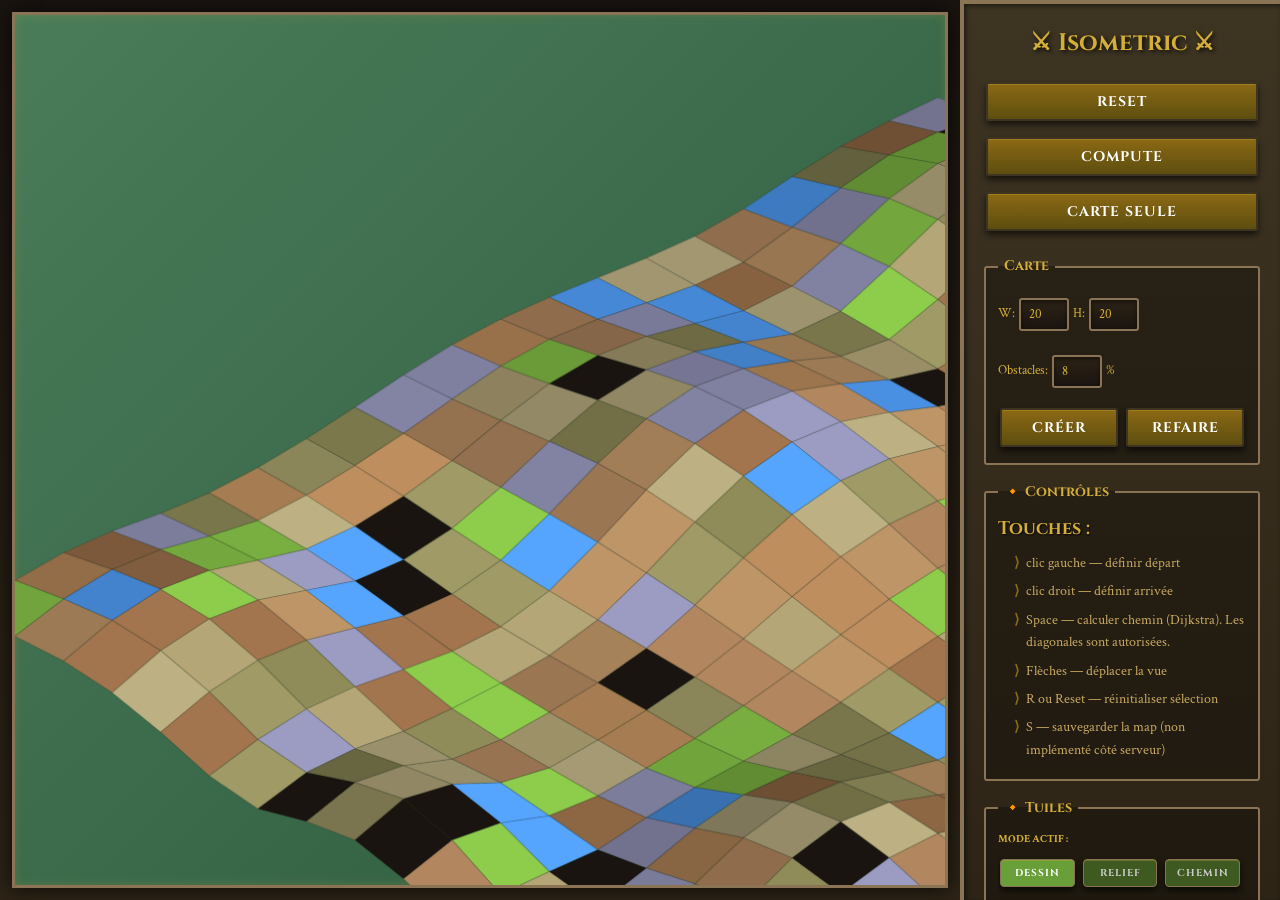
==== games/IsometricEngine/index.html @ c5b1771c "Update game" ====
<!doctype html>
<html lang="fr">
<head>
  <meta charset="utf-8">
  <!-- Correction du viewport pour forcer le bon zoom sur mobile et bloquer le zoom accidentel -->
  <meta name="viewport" content="width=device-width, initial-scale=1.0, maximum-scale=1.0, user-scalable=no">
  <title>IsometricEngine — Web</title>
  <link rel="stylesheet" href="styles.css">
</head>
<body>
  <div id="content">
    <div id="canvasContainer">
      <canvas id="game" width="900" height="800"></canvas>
    </div>
    <aside id="sidebar">
      <div id="ui">
        <h1 style="font-family:'Cinzel',serif;text-align:center;margin:0 0 16px 0;font-size:24px;color:#d4af37;text-shadow:2px 2px 4px rgba(0,0,0,0.8)">⚔ Isometric ⚔</h1>
        <div style="display:flex;flex-direction:column;gap:8px;margin-bottom:12px">
          <button id="btnReset">Reset</button>
          <button id="btnCompute">Compute</button>
          <button id="btnMapOnly">Carte seule</button>
        </div>
        <fieldset style="border:2px solid #8b7355;padding:12px;margin:8px 0;background:rgba(0,0,0,0.3);border-radius:3px">
          <legend style="color:#d4af37;font-weight:bold;padding:0 6px">Carte</legend>
          <div style="display:flex;flex-direction:column;gap:8px">
            <label style="display:flex;gap:4px;align-items:center">
              W:
              <input id="inputWidth" type="number" min="5" max="100" value="20" style="width:50px" />
              H:
              <input id="inputHeight" type="number" min="5" max="100" value="20" style="width:50px" />
            </label>
            <label style="display:flex;gap:4px;align-items:center">
              Obstacles:
              <input id="inputObstacleProb" type="number" min="0" max="50" value="8" step="1" style="width:50px" />
              %
            </label>
            <div style="display:flex;gap:4px">
              <button id="btnCreateMap" style="flex:1">Créer</button>
              <button id="btnRegenerate" style="flex:1">Refaire</button>
            </div>
          </div>
        </fieldset>
        <fieldset style="border:2px solid #8b7355;padding:12px;margin:8px 0;background:rgba(0,0,0,0.3);border-radius:3px">
          <legend style="color:#d4af37;font-weight:bold;padding:0 6px;cursor:pointer" onclick="toggleSection('controlsSection')" title="Clic pour plier/déplier">🔸 Contrôles</legend>
          <div id="controlsSection" class="collapsible-content" style="display:block">
            <div id="controls">
              <strong>Touches :</strong>
              <ul>
                <li>clic gauche — définir départ</li>
                <li>clic droit — définir arrivée</li>
                <li>Space — calculer chemin (Dijkstra). Les diagonales sont autorisées.</li>
                <li>Flèches — déplacer la vue</li>
                <li>R ou Reset — réinitialiser sélection</li>
                <li>S — sauvegarder la map (non implémenté côté serveur)</li>
              </ul>
            </div>
          </div>
        </fieldset>
        <fieldset style="border:2px solid #8b7355;padding:12px;margin:8px 0;background:rgba(0,0,0,0.3);border-radius:3px">
          <legend style="color:#d4af37;font-weight:bold;padding:0 6px;cursor:pointer" onclick="toggleSection('tilesSection')" title="Clic pour plier/déplier">🔸 Tuiles</legend>
          <div id="tilesSection" class="collapsible-content" style="display:block">
            <div id="tilesPalette">
              <!-- Tuiles générées par JS -->
            </div>
          </div>
        </fieldset>
        <fieldset style="border:2px solid #8b7355;padding:12px;margin:8px 0;background:rgba(0,0,0,0.3);border-radius:3px">
          <legend style="color:#d4af37;font-weight:bold;padding:0 6px">Infos</legend>
          <div id="info">
            <p id="infoStart">Départ: -</p>
            <p id="infoGoal">Arrivée: -</p>
            <p id="infoPath">Longueur du chemin: -</p>
          </div>
        </fieldset>
      </div>
    </aside>
  </div>
  <script src="main.js"></script>
</body>
</html>
---- games/IsometricEngine/styles.css ----
@import url('https://fonts.googleapis.com/css2?family=Cinzel:wght@400;700&family=Crimson+Text:ital@0;1&display=swap');

@font-face {
  font-family: 'OldLondon';
  src: url('fonts/OldLondon.ttf') format('truetype');
}

* { box-sizing: border-box; }

html, body {
  height: 100%;
  width: 100%;
}

body {
  margin: 0;
  background: linear-gradient(135deg, #2d2416 0%, #3d3422 100%);
  font-family: 'Crimson Text', serif;
  color: #d4af37;
  overflow: hidden; /* Bloque le scroll global du body sur PC, géré de manière responsive ci-dessous */
}

#content {
  display: flex;
  flex-direction: row;
  align-items: stretch;
  width: 100%;
  height: 100vh;
}

#canvasContainer {
  flex: 1;
  display: flex;
  align-items: center;
  justify-content: center;
  padding: 12px;
  background: linear-gradient(to bottom, #1a1410 0%, #2d2416 100%);
  overflow: hidden;
}

canvas {
  background: linear-gradient(135deg, #4a7c59 0%, #2d5a3d 100%);
  display: block;
  border: 3px solid #8b7355;
  box-shadow: 0 0 20px rgba(0,0,0,0.8), inset 0 0 10px rgba(212,175,55,0.2);
  margin: auto;
  
  /* Rendre le canvas responsive : il garde son ratio et ne dépasse jamais de son conteneur */
  max-width: 100%;
  max-height: 100%;
  object-fit: contain;
}

#sidebar {
  width: 320px;
  height: 100vh;
  padding: 20px;
  background: linear-gradient(to bottom, #3d3422 0%, #2d2416 100%);
  border-left: 4px solid #8b7355;
  border-top: 4px solid #8b7355;
  box-shadow: inset 2px 2px 5px rgba(0,0,0,0.5);
  font-size: 14px;
  line-height: 1.6;
  overflow-y: auto; 
  display: flex;
  flex-direction: column;
}

/* Personnalisation de la scrollbar de la sidebar pour qu'elle reste dans le thème médiéval */
#sidebar::-webkit-scrollbar {
  width: 6px;
}
#sidebar::-webkit-scrollbar-track {
  background: rgba(0, 0, 0, 0.2);
}
#sidebar::-webkit-scrollbar-thumb {
  background: #8b7355;
  border-radius: 3px;
}

#ui {
  margin-bottom: 0; 
  display: flex;
  flex-direction: column;
  height: 100%;
}

#ui strong, #controls strong, #info strong {
  font-family: 'Cinzel', serif;
  font-size: 18px;
  color: #d4af37;
  text-shadow: 1px 1px 2px rgba(0,0,0,0.8);
}

#controls ul {
  margin: 8px 0 0 16px;
  padding: 0;
  list-style: none;
}

#controls li {
  margin: 6px 0;
  padding-left: 12px;
  position: relative;
  color: #c9a961;
}

#controls li:before {
  content: "⟩";
  position: absolute;
  left: 0;
  color: #8b6914;
  font-weight: bold;
}

#info p {
  margin: 8px 0;
  padding: 6px;
  background: rgba(0,0,0,0.3);
  border-left: 2px solid #d4af37;
  color: #d4af37;
}

/* Buttons */
button {
  font-family: 'Cinzel', serif;
  background: linear-gradient(to bottom, #8b6914 0%, #5d4e0f 100%);
  color: #fff;
  border: 2px solid #3d3422;
  border-radius: 3px;
  padding: 8px 12px;
  margin: 4px 2px;
  cursor: pointer;
  font-size: 14px;
  font-weight: 700;
  box-shadow: 0 4px 6px rgba(0,0,0,0.6), inset 0 1px 0 rgba(212,175,55,0.3);
  transition: all 0.2s ease;
  text-transform: uppercase;
  letter-spacing: 1px;
}

button:hover {
  background: linear-gradient(to bottom, #a67c1a 0%, #6d5e1f 100%);
  box-shadow: 0 6px 12px rgba(0,0,0,0.8), inset 0 1px 0 rgba(212,175,55,0.5);
  transform: translateY(-1px);
}

button:active {
  box-shadow: 0 2px 4px rgba(0,0,0,0.6), inset 0 2px 4px rgba(0,0,0,0.4);
  transform: translateY(1px);
}

/* Input fields */
input[type="number"], input[type="text"] {
  font-family: 'Crimson Text', serif;
  background: linear-gradient(to bottom, #2d2416 0%, #1a1410 100%);
  color: #d4af37;
  border: 2px solid #8b7355;
  border-radius: 3px;
  padding: 6px 8px;
  font-size: 13px;
  box-shadow: inset 0 2px 4px rgba(0,0,0,0.5);
  transition: all 0.2s ease;
}

input[type="number"]:focus, input[type="text"]:focus {
  outline: none;
  border-color: #d4af37;
  box-shadow: inset 0 2px 4px rgba(0,0,0,0.5), 0 0 8px rgba(212,175,55,0.4);
}

/* Labels */
label {
  display: flex;
  gap: 8px;
  align-items: center;
  margin: 8px 0;
  font-size: 13px;
  color: #d4af37;
}

/* Fieldsets */
fieldset {
  border: 2px solid #8b7355;
  padding: 12px;
  margin: 8px 0;
  background: rgba(0,0,0,0.3);
  border-radius: 3px;
}

legend {
  color: #d4af37;
  font-weight: bold;
  font-family: 'Cinzel', serif;
  padding: 0 6px;
  font-size: 14px;
  user-select: none;
}

/* Collapsible sections */
.collapsible-content {
  overflow: hidden;
  transition: max-height 0.3s ease, opacity 0.3s ease;
  opacity: 1;
  max-height: 2000px;
}

.collapsible-content.collapsed {
  max-height: 0;
  opacity: 0;
}

/* Palette de tuiles responsive */
#tilesPalette {
  display: grid;
  grid-template-columns: repeat(3, 1fr); /* 3 colonnes par défaut sur PC */
  gap: 6px;
  max-height: 160px;
  overflow-y: auto;
  padding-right: 4px;
}

#tilesPalette::-webkit-scrollbar {
  width: 4px;
}
#tilesPalette::-webkit-scrollbar-thumb {
  background: #8b7355;
  border-radius: 2px;
}

body.map-only #content {
  flex-direction: column;
}

body.map-only #canvasContainer {
  width: 100%;
  height: 100vh;
  padding: 0;
}

body.map-only #sidebar {
  display: none;
}

body.map-only canvas {
  border: none;
  box-shadow: none;
}

/* RESPONSIVE DESIGN POUR PETITS ÉCRANS (MOBILES ET TABLETTES) */
@media (max-width: 800px) {
  body {
    overflow-y: auto; /* Autorise le défilement de toute la page pour accéder aux réglages sous la carte */
  }

  #content {
    flex-direction: column;
    height: auto; /* Laisse le contenu s'étirer naturellement vers le bas */
  }

  #canvasContainer {
    width: 100vw;
    height: 60vh; /* La carte prend 60% de la hauteur de l'écran pour garder de la place pour le reste */
    padding: 8px;
    position: sticky;
    top: 0; /* Garde la carte visible en haut de l'écran pendant qu'on scrolle la sidebar */
    z-index: 10;
    box-shadow: 0 4px 15px rgba(0,0,0,0.5);
  }

  canvas {
    border-width: 2px;
    max-width: 100%;
    max-height: 100%;
  }

  #sidebar {
    width: 100%;
    height: auto; /* Plus de blocage à 100vh */
    border-left: none;
    border-top: 4px solid #8b7355;
    overflow-y: visible; /* Laisse le scroll se faire au niveau global du body */
    padding: 16px 12px;
  }

  /* On passe à 4 colonnes plus compactes sur mobile pour économiser l'espace vertical */
  #tilesPalette {
    grid-template-columns: repeat(4, 1fr);
    max-height: 200px;
  }
}
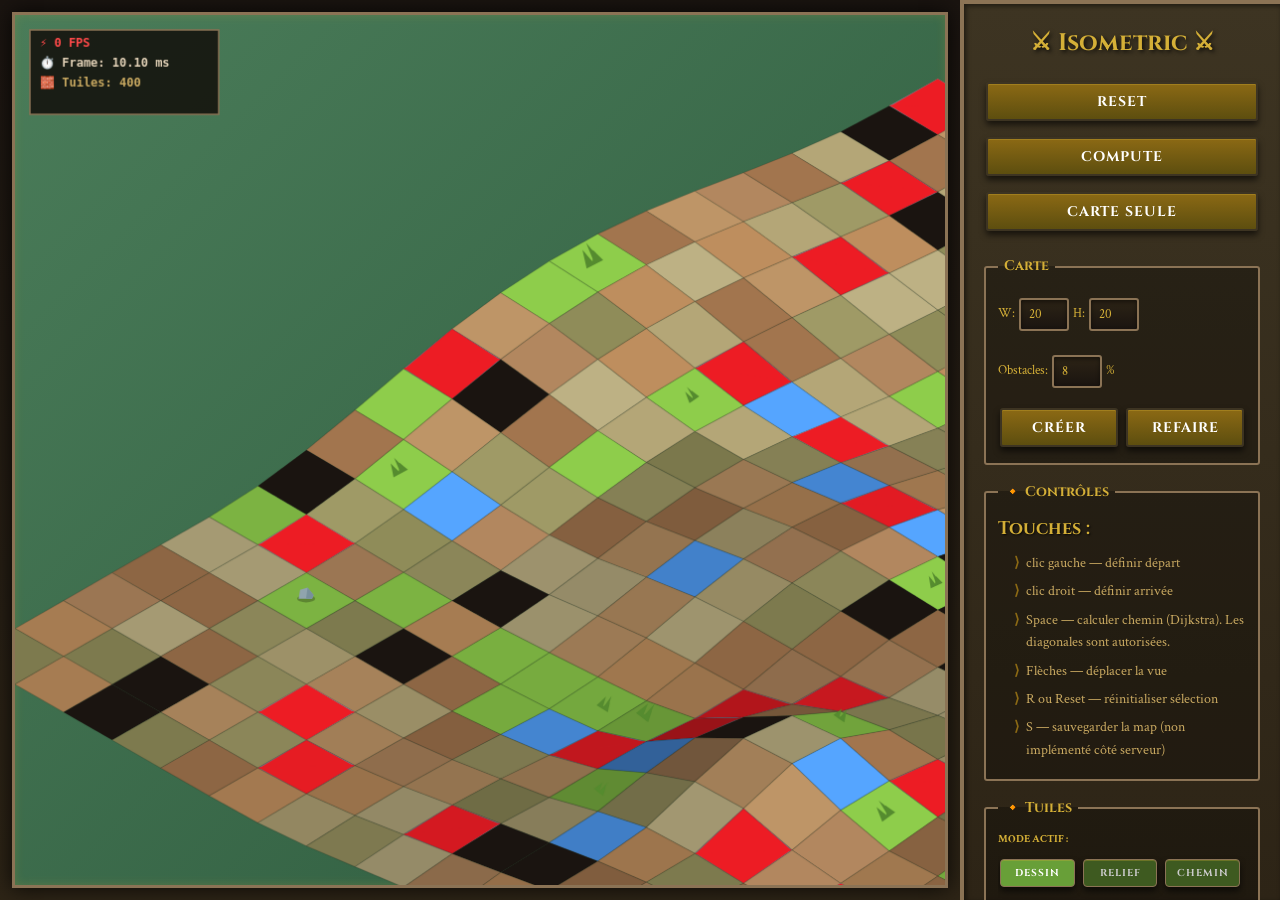
==== commit 6e45aeb1: "add objects et parsing code js" ====
--- a/games/IsometricEngine/index.html
+++ b/games/IsometricEngine/index.html
@@ -75,6 +75,6 @@
       </div>
     </aside>
   </div>
-  <script src="main.js"></script>
+  <script type="module" src="js/main.js"></script>
 </body>
 </html>
